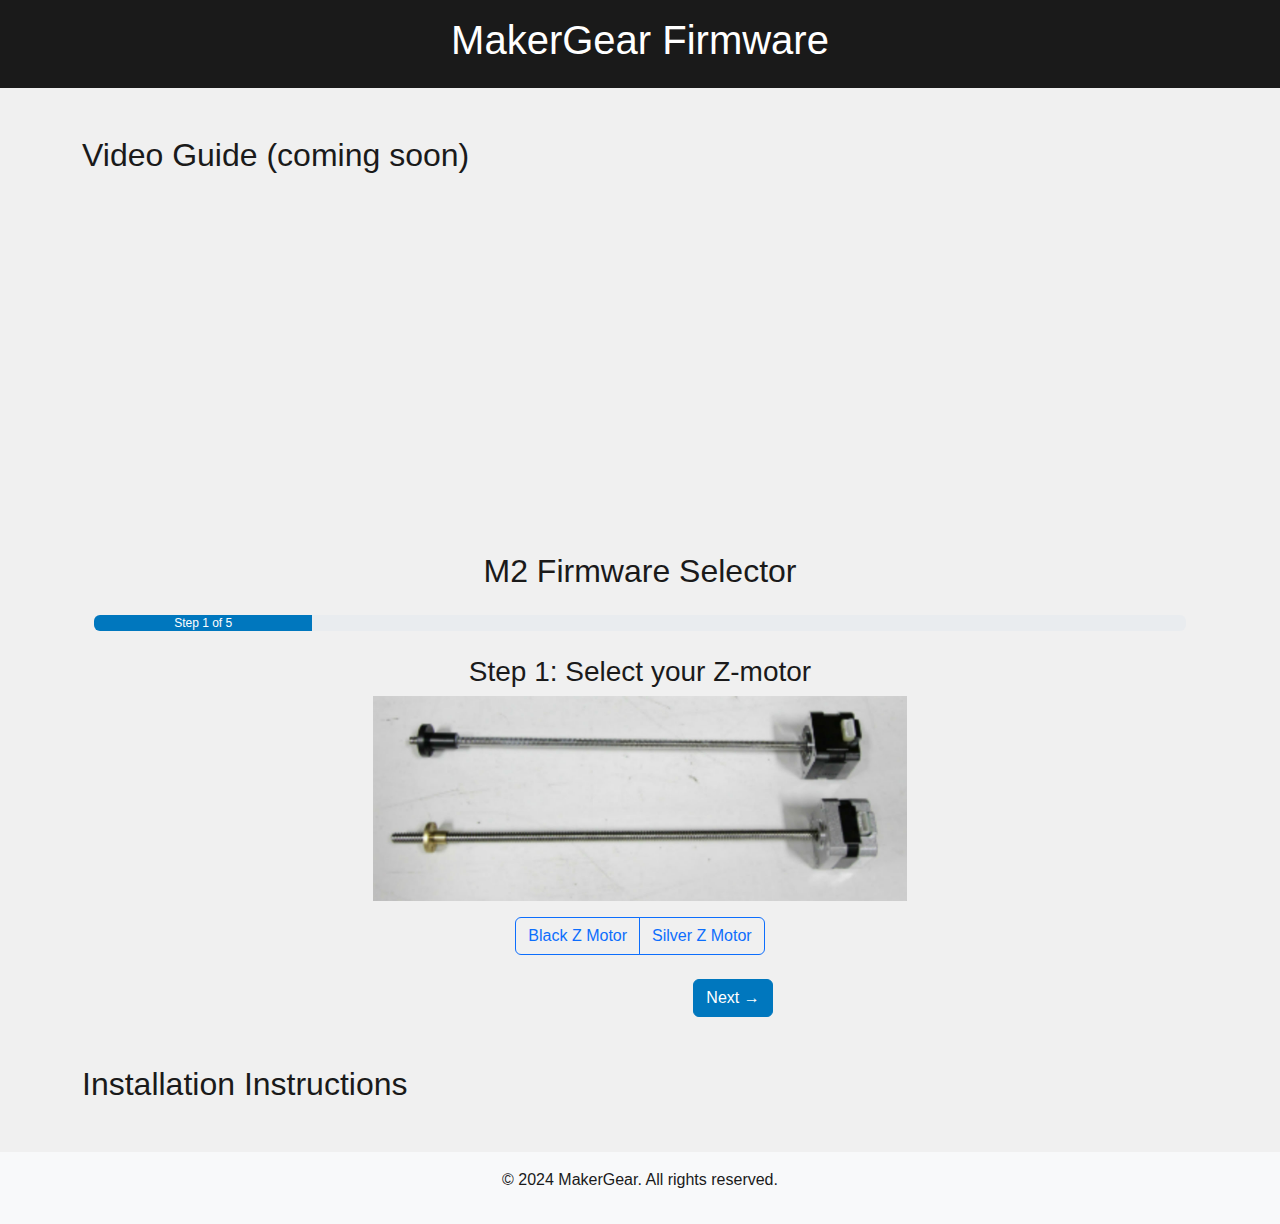
==== index.html @ ddebe5d9 "added m2 firmware" ====
<!DOCTYPE html>
<html lang="en">
<head>
    <meta charset="UTF-8">
    <meta name="viewport" content="width=device-width, initial-scale=1.0">
    <title>MakerGear M2 Firmware Page</title>
    <link href="https://cdn.jsdelivr.net/npm/bootstrap@5.3.0/dist/css/bootstrap.min.css" rel="stylesheet">
    <link href="/assets/css/stylesheet.css" rel="stylesheet">
</head>
<body>
    <header class="bg-dark text-white py-3">
        <div class="container">
            <h1 class="text-center">MakerGear Firmware</h1>
        </div>
        <!-- <div id="mySidebar" class="sidebar">
            <a href="javascript:void(0)" class="closebtn" onclick="closeNav()">&times;</a>
            <a href="#">M2</a>
            <a href="#">M3</a>
            <a href="#">Ultra One</a>
            <a href="#">Micro</a>
        </div> -->
    </header>

    <main class="container my-5">
        <div>
            <h2>Video Guide (coming soon)</h2>
            <iframe width="560" height="315" src="https://www.youtube.com/embed/vCKDJlZKubA?si=mG_zw7VQBg6NedhX" title="YouTube video player" frameborder="0" allow="accelerometer; autoplay; clipboard-write; encrypted-media; gyroscope; picture-in-picture; web-share" referrerpolicy="strict-origin-when-cross-origin" allowfullscreen></iframe>
        </div>
        <section id="firmware-selector" class="mb-5">
            <div id="firmware-selector" class="container mt-5">
                <h2 class="text-center mb-4">M2 Firmware Selector</h2>
                
                <!-- Progress Bar -->
                <div class="progress mb-4">
                    <div id="progress-bar" class="progress-bar" role="progressbar" style="width: 0%;" aria-valuenow="0" aria-valuemin="0" aria-valuemax="100">Step 1 of 5</div>
                </div>

                <div id="selector-steps">
                  <!-- Step 1: Z-motor -->
                  <div id="step-1" class="selector-step">
                    <h3 class="text-center">Step 1: Select your Z-motor</h3>
                    <div class="row justify-content-center">
                      <div class="col-md-6 text-center">
                        <img src="/assets/images/z_motor_comparison.jpg" alt="Z-motor comparison" class="img-fluid mb-3" data-zoomed="/assets/images/z_motor_comparison.jpg">
                        <div class="btn-group" role="group" aria-label="Z-motor selection">
                          <button type="button" class="btn btn-outline-primary" data-value="black">Black Z Motor</button>
                          <button type="button" class="btn btn-outline-primary" data-value="silver">Silver Z Motor</button>
                        </div>
                      </div>
                    </div>
                  </div>
              
                  <!-- Step 2: Power Supply -->
                  <div id="step-2" class="selector-step" style="display: none;">
                    <h3 class="text-center">Step 2: Confirm Power Supply</h3>
                    <div class="row justify-content-center">
                      <div class="col-md-6 text-center">
                        <img src="/assets/images/24v_power_supply.jpg" alt="24V Power Supply" class="img-fluid mb-3" data-zoomed="/assets/images/24v_power_supply_lg.jpg">
                        <p>24V Power Supply</p>
                        <p class="text-muted">If you have a 19V supply, please contact <a href="mailto:support@makergear.com">support@makergear.com</a></p>
                        <button type="button" class="btn btn-primary" data-value="24v">Confirm 24V</button>
                      </div>
                    </div>
                  </div>
              
                  <!-- Step 3: Z-endstop position -->
                  <div id="step-3" class="selector-step" style="display: none;">
                    <h3 class="text-center">Step 3: Select Z-endstop position</h3>
                    <div class="row justify-content-center">
                      <div class="col-md-5 text-center">
                        <img src="/assets/images/z_max.jpg" alt="Z max (bottom)" class="img-fluid mb-3" data-zoomed="/assets/images/z_max_lg.jpg">
                        <button type="button" class="btn btn-outline-primary" data-value="zmax">Zmax (bottom)</button>
                      </div>
                      <div class="col-md-5 text-center">
                        <img src="/assets/images/z_min.jpg" alt="Z min (top)" class="img-fluid mb-3" data-zoomed="/assets/images/zmin_lg.jpg">
                        <button type="button" class="btn btn-outline-primary" data-value="zmin">Zmin (top)</button>
                      </div>
                    </div>
                  </div>
              
                  <!-- Step 4: Hotend -->
                  <div id="step-4" class="selector-step" style="display: none;">
                    <h3 class="text-center">Step 4: Select your Hotend</h3>
                    <div class="row justify-content-center">
                      <div class="col-md-4 text-center">
                        <img src="/assets/images/v4_lg.jpg" alt="V4 Hotend" class="img-fluid mb-3" data-zoomed="/assets/images/v4_lg.jpg">
                        <button type="button" class="btn btn-outline-primary" data-value="v4">V4 Hotend</button>
                      </div>
                      <div class="col-md-4 text-center">
                        <img src="/assets/images/v4_lg.jpg" alt="V4 Hotend (Dual)" class="img-fluid mb-3" data-zoomed="/assets/images/v4_lg.jpg">
                        <button type="button" class="btn btn-outline-primary" data-value="v4dual">V4 Hotend (Dual)</button>
                      </div>
                      <div class="col-md-4 text-center">
                        <img src="/assets/images/v3b_lg.jpg" alt="V3B Hotend" class="img-fluid mb-3" data-zoomed="/assets/images/v3b_lg.jpg">
                        <button type="button" class="btn btn-outline-primary" data-value="v3b">V3B Hotend</button>
                      </div>
                    </div>
                  </div>
              
                  <!-- Step 5: LCD -->
                  <div id="step-5" class="selector-step" style="display: none;">
                    <h3 class="text-center">Step 5: Select your LCD</h3>
                    <div class="row justify-content-center">
                      <div class="col-md-3 text-center">
                        <button type="button" class="btn btn-outline-primary mb-3" data-value="none">No LCD</button>
                      </div>
                      <div class="col-md-3 text-center">
                        <img src="/assets/images/viki_1.jpg" alt="Viki 1 LCD" class="img-fluid mb-3" data-zoomed="/assets/images/viki_1.jpg">
                        <button type="button" class="btn btn-outline-primary" data-value="viki1">Viki 1</button>
                      </div>
                      <div class="col-md-3 text-center">
                        <img src="/assets/images/viki2.jpg" alt="Viki 2 LCD" class="img-fluid mb-3" data-zoomed="/assets/images/viki2.jpg">
                        <button type="button" class="btn btn-outline-primary" data-value="viki2">Viki 2</button>
                      </div>
                      <div class="col-md-3 text-center">
                        <img src="/assets/images/geeetech.jpg" alt="Geeetech LCD" class="img-fluid mb-3" data-zoomed="/assets/images/Geeetech.jpg">
                        <button type="button" class="btn btn-outline-primary" data-value="geeetech">Geeetech</button>
                      </div>
                    </div>
                  </div>
                </div>
              
                <!-- Navigation buttons -->
                <div class="row justify-content-center mt-4">
                  <div class="col-md-2 text-center">
                    <button id="prev-step" class="btn btn-secondary" style="display: none;">&larr; Previous</button>
                  </div>
                  <div class="col-md-2 text-center">
                    <button id="next-step" class="btn btn-primary">Next &rarr;</button>
                  </div>
                </div>
              </div>
        </section>

        <!-- <section id="download-section" class="mb-5">
            <h2>Download Firmware</h2>
            <div id="download-info"></div>
            <button id="download-btn" class="btn btn-primary" style="display: none;">Download Firmware</button>
        </section> -->

        <section id="instructions" class="mb-5">
            <h2>Installation Instructions</h2>
            <!-- Add step-by-step instructions -->
        </section>
    </main>

    <footer class="bg-light py-3">
        <div class="container text-center">
            <p>&copy; 2024 MakerGear. All rights reserved.</p>
        </div>
    </footer>

    <script src="https://cdn.jsdelivr.net/npm/bootstrap@5.3.0/dist/js/bootstrap.bundle.min.js"></script>
    <script src="/assets/js/firmware.js"></script>
</body>
</html>
---- assets/css/stylesheet.css ----
/* Custom Bootstrap Stylesheet */

/* Override Bootstrap's default colors */
:root {
  --primary: #007bff;
  --secondary: #6c757d;
  --success: #28a745;
  --info: #17a2b8;
  --warning: #ffc107;
  --danger: #dc3545;
  --light: #f8f9fa;
  --dark: #343a40;
}

/* Custom colors for MakerGear */
:root {
  --makergear-blue: #0077be;
  --makergear-dark: #1a1a1a;
  --makergear-light: #f0f0f0;
}

/* Body styles */
body {
  background-color: var(--makergear-light);
  color: var(--makergear-dark);
  font-family: 'Arial', sans-serif;
}

/* Header styles */
.bg-dark {
  background-color: var(--makergear-dark) !important;
}

/* Button styles */
.btn-primary {
  background-color: var(--makergear-blue);
  border-color: var(--makergear-blue);
}

.btn-primary:hover {
  background-color: darken(var(--makergear-blue), 10%);
  border-color: darken(var(--makergear-blue), 10%);
}

/* Progress bar styles */
.progress-bar {
  background-color: var(--makergear-blue);
}

/* Card styles */
.card {
  border-color: var(--makergear-blue);
}

.card-header {
  background-color: var(--makergear-blue);
  color: white;
}

/* Mobile responsiveness */
@media (max-width: 768px) {
  .container {
    padding-left: 15px;
    padding-right: 15px;
  }

  h1 {
    font-size: 2rem;
  }

  h2 {
    font-size: 1.5rem;
  }

  h3 {
    font-size: 1.25rem;
  }

  .btn-group {
    display: flex;
    flex-direction: column;
  }

  .btn-group .btn {
    margin-bottom: 10px;
  }

  .col-md-3, .col-md-4, .col-md-5, .col-md-6 {
    margin-bottom: 20px;
  }
}

/* Image zoom styles */
.img-fluid {
  transition: transform 0.3s ease-in-out;
  cursor: pointer;
}

.img-fluid:hover {
  transform: scale(1.05);
}

/* Sidebar styles */
.sidebar {
  height: 100%;
  width: 0;
  position: fixed;
  z-index: 1;
  top: 0;
  left: 0;
  background-color: var(--makergear-dark);
  overflow-x: hidden;
  transition: 0.5s;
  padding-top: 60px;
}

.sidebar a {
  padding: 8px 8px 8px 32px;
  text-decoration: none;
  font-size: 25px;
  color: var(--makergear-light);
  display: block;
  transition: 0.3s;
}

.sidebar a:hover {
  color: var(--makergear-blue);
}

.sidebar .closebtn {
  position: absolute;
  top: 0;
  right: 25px;
  font-size: 36px;
  margin-left: 50px;
}

#main {
  transition: margin-left .5s;
  padding: 16px;
}

@media screen and (max-height: 450px) {
  .sidebar {padding-top: 15px;}
  .sidebar a {font-size: 18px;}
}
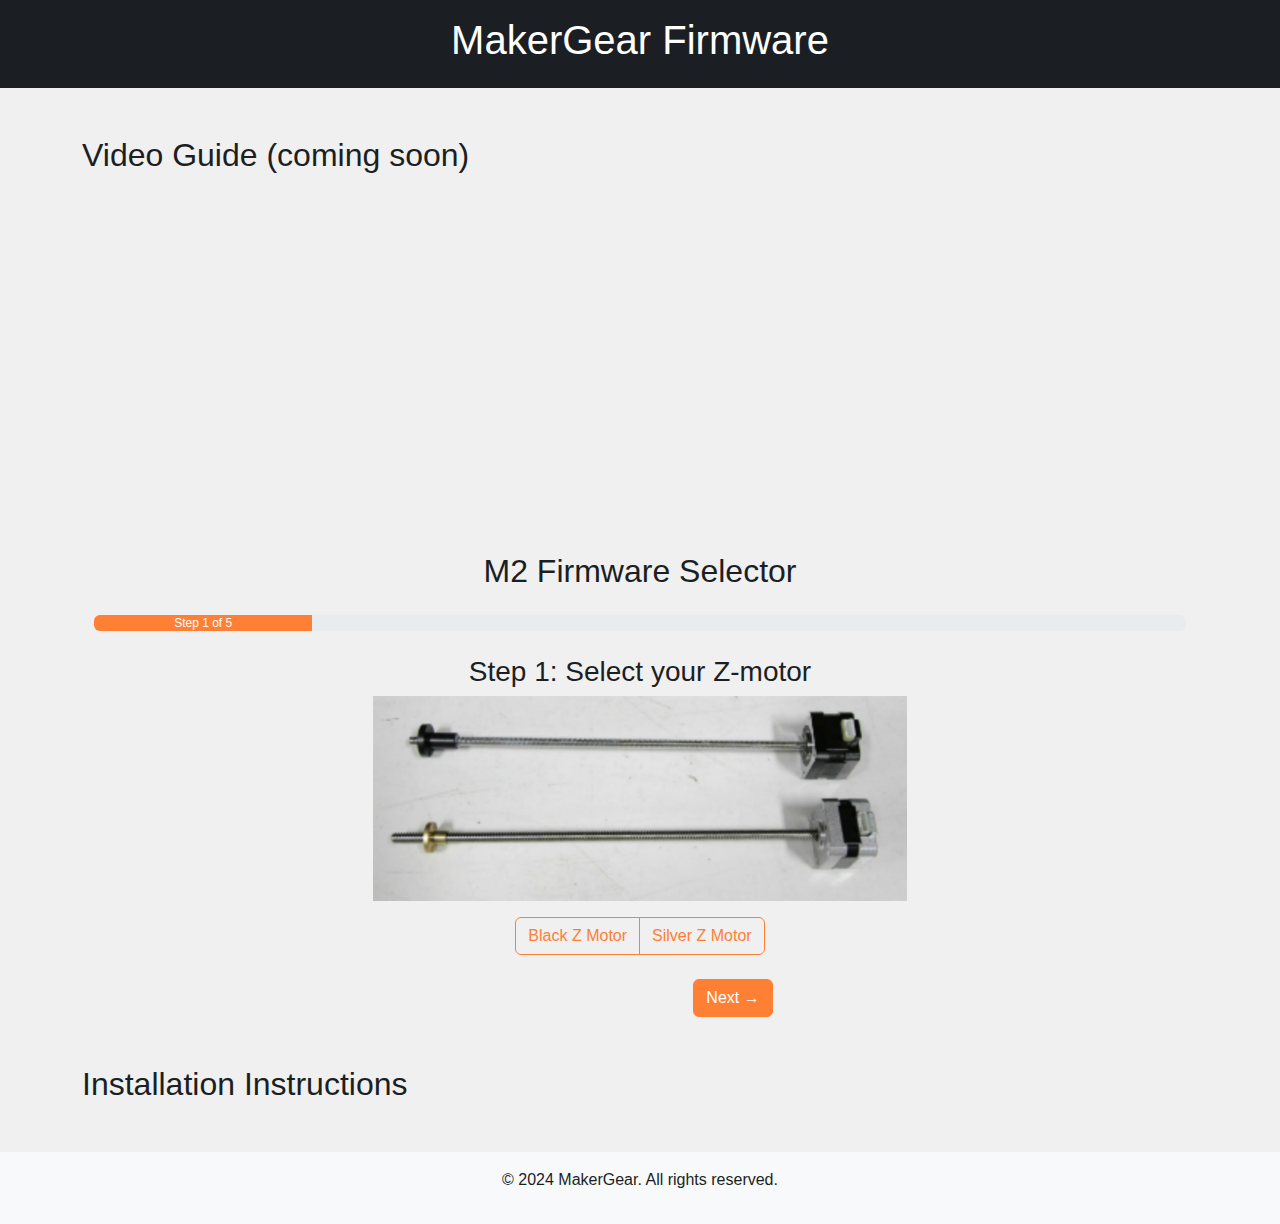
==== commit a3f123b5: "custom color buttons" ====
--- a/index.html
+++ b/index.html
@@ -4,7 +4,7 @@
     <meta charset="UTF-8">
     <meta name="viewport" content="width=device-width, initial-scale=1.0">
     <title>MakerGear M2 Firmware Page</title>
-    <link href="https://cdn.jsdelivr.net/npm/bootstrap@5.3.0/dist/css/bootstrap.min.css" rel="stylesheet">
+    <link href="/assets/css/bootstrap.min.css" rel="stylesheet">
     <link href="/assets/css/stylesheet.css" rel="stylesheet">
 </head>
 <body>
@@ -26,111 +26,106 @@
             <h2>Video Guide (coming soon)</h2>
             <iframe width="560" height="315" src="https://www.youtube.com/embed/vCKDJlZKubA?si=mG_zw7VQBg6NedhX" title="YouTube video player" frameborder="0" allow="accelerometer; autoplay; clipboard-write; encrypted-media; gyroscope; picture-in-picture; web-share" referrerpolicy="strict-origin-when-cross-origin" allowfullscreen></iframe>
         </div>
-        <section id="firmware-selector" class="mb-5">
-            <div id="firmware-selector" class="container mt-5">
-                <h2 class="text-center mb-4">M2 Firmware Selector</h2>
-                
-                <!-- Progress Bar -->
-                <div class="progress mb-4">
-                    <div id="progress-bar" class="progress-bar" role="progressbar" style="width: 0%;" aria-valuenow="0" aria-valuemin="0" aria-valuemax="100">Step 1 of 5</div>
-                </div>
-
-                <div id="selector-steps">
-                  <!-- Step 1: Z-motor -->
-                  <div id="step-1" class="selector-step">
-                    <h3 class="text-center">Step 1: Select your Z-motor</h3>
-                    <div class="row justify-content-center">
-                      <div class="col-md-6 text-center">
-                        <img src="/assets/images/z_motor_comparison.jpg" alt="Z-motor comparison" class="img-fluid mb-3" data-zoomed="/assets/images/z_motor_comparison.jpg">
-                        <div class="btn-group" role="group" aria-label="Z-motor selection">
-                          <button type="button" class="btn btn-outline-primary" data-value="black">Black Z Motor</button>
-                          <button type="button" class="btn btn-outline-primary" data-value="silver">Silver Z Motor</button>
-                        </div>
-                      </div>
-                    </div>
-                  </div>
-              
-                  <!-- Step 2: Power Supply -->
-                  <div id="step-2" class="selector-step" style="display: none;">
-                    <h3 class="text-center">Step 2: Confirm Power Supply</h3>
-                    <div class="row justify-content-center">
-                      <div class="col-md-6 text-center">
-                        <img src="/assets/images/24v_power_supply.jpg" alt="24V Power Supply" class="img-fluid mb-3" data-zoomed="/assets/images/24v_power_supply_lg.jpg">
-                        <p>24V Power Supply</p>
-                        <p class="text-muted">If you have a 19V supply, please contact <a href="mailto:support@makergear.com">support@makergear.com</a></p>
-                        <button type="button" class="btn btn-primary" data-value="24v">Confirm 24V</button>
-                      </div>
-                    </div>
-                  </div>
-              
-                  <!-- Step 3: Z-endstop position -->
-                  <div id="step-3" class="selector-step" style="display: none;">
-                    <h3 class="text-center">Step 3: Select Z-endstop position</h3>
-                    <div class="row justify-content-center">
-                      <div class="col-md-5 text-center">
-                        <img src="/assets/images/z_max.jpg" alt="Z max (bottom)" class="img-fluid mb-3" data-zoomed="/assets/images/z_max_lg.jpg">
-                        <button type="button" class="btn btn-outline-primary" data-value="zmax">Zmax (bottom)</button>
-                      </div>
-                      <div class="col-md-5 text-center">
-                        <img src="/assets/images/z_min.jpg" alt="Z min (top)" class="img-fluid mb-3" data-zoomed="/assets/images/zmin_lg.jpg">
-                        <button type="button" class="btn btn-outline-primary" data-value="zmin">Zmin (top)</button>
-                      </div>
-                    </div>
-                  </div>
-              
-                  <!-- Step 4: Hotend -->
-                  <div id="step-4" class="selector-step" style="display: none;">
-                    <h3 class="text-center">Step 4: Select your Hotend</h3>
-                    <div class="row justify-content-center">
-                      <div class="col-md-4 text-center">
-                        <img src="/assets/images/v4_lg.jpg" alt="V4 Hotend" class="img-fluid mb-3" data-zoomed="/assets/images/v4_lg.jpg">
-                        <button type="button" class="btn btn-outline-primary" data-value="v4">V4 Hotend</button>
-                      </div>
-                      <div class="col-md-4 text-center">
-                        <img src="/assets/images/v4_lg.jpg" alt="V4 Hotend (Dual)" class="img-fluid mb-3" data-zoomed="/assets/images/v4_lg.jpg">
-                        <button type="button" class="btn btn-outline-primary" data-value="v4dual">V4 Hotend (Dual)</button>
-                      </div>
-                      <div class="col-md-4 text-center">
-                        <img src="/assets/images/v3b_lg.jpg" alt="V3B Hotend" class="img-fluid mb-3" data-zoomed="/assets/images/v3b_lg.jpg">
-                        <button type="button" class="btn btn-outline-primary" data-value="v3b">V3B Hotend</button>
-                      </div>
-                    </div>
-                  </div>
-              
-                  <!-- Step 5: LCD -->
-                  <div id="step-5" class="selector-step" style="display: none;">
-                    <h3 class="text-center">Step 5: Select your LCD</h3>
-                    <div class="row justify-content-center">
-                      <div class="col-md-3 text-center">
-                        <button type="button" class="btn btn-outline-primary mb-3" data-value="none">No LCD</button>
-                      </div>
-                      <div class="col-md-3 text-center">
-                        <img src="/assets/images/viki_1.jpg" alt="Viki 1 LCD" class="img-fluid mb-3" data-zoomed="/assets/images/viki_1.jpg">
-                        <button type="button" class="btn btn-outline-primary" data-value="viki1">Viki 1</button>
-                      </div>
-                      <div class="col-md-3 text-center">
-                        <img src="/assets/images/viki2.jpg" alt="Viki 2 LCD" class="img-fluid mb-3" data-zoomed="/assets/images/viki2.jpg">
-                        <button type="button" class="btn btn-outline-primary" data-value="viki2">Viki 2</button>
-                      </div>
-                      <div class="col-md-3 text-center">
-                        <img src="/assets/images/geeetech.jpg" alt="Geeetech LCD" class="img-fluid mb-3" data-zoomed="/assets/images/Geeetech.jpg">
-                        <button type="button" class="btn btn-outline-primary" data-value="geeetech">Geeetech</button>
-                      </div>
+        <div id="firmware-selector" class="section mb-5">
+          <div class="container mt-5">
+            <h2 id="m2-firmware-selector" class="text-center mb-4">M2 Firmware Selector</h2>
+        
+            <div class="progress mb-4">
+              <div id="progress-bar" class="progress-bar" role="progressbar" style="width: 0%;" aria-valuenow="0" aria-valuemin="0" aria-valuemax="100">
+                Step 1 of 5
+              </div>
+            </div>
+        
+            <div id="selector-steps">
+              <div id="step-1" class="selector-step">
+                <h3 class="text-center">Step 1: Select your Z-motor</h3>
+                <div class="row justify-content-center">
+                  <div class="col-md-6 text-center">
+                    <img src="/assets/images/z_motor_comparison.jpg" class="img-fluid mb-3" data-zoomed="/assets/images/z_motor_comparison.jpg" alt="Z-motor comparison">
+                    <div class="btn-group" role="group" aria-label="Z-motor selection">
+                      <button type="button" class="btn btn-outline-primary" data-value="black">Black Z Motor</button>
+                      <button type="button" class="btn btn-outline-primary" data-value="silver">Silver Z Motor</button>
                     </div>
                   </div>
                 </div>
-              
-                <!-- Navigation buttons -->
-                <div class="row justify-content-center mt-4">
-                  <div class="col-md-2 text-center">
-                    <button id="prev-step" class="btn btn-secondary" style="display: none;">&larr; Previous</button>
-                  </div>
-                  <div class="col-md-2 text-center">
-                    <button id="next-step" class="btn btn-primary">Next &rarr;</button>
+              </div>
+        
+              <div id="step-2" class="selector-step" style="display: none;">
+                <h3 class="text-center">Step 2: Confirm Power Supply</h3>
+                <div class="row justify-content-center">
+                  <div class="col-md-6 text-center">
+                    <img src="/assets/images/24v_power_supply.jpg" class="img-fluid mb-3" data-zoomed="/assets/images/24v_power_supply_lg.jpg" alt="24V Power Supply">
+                    <p>24V Power Supply</p>
+                    <p>If you have a 19V supply, please contact <a href="mailto:support@makergear.com">support@makergear.com</a></p>
+                    <button type="button" class="btn btn-outline-primary" data-value="24v">Confirm 24V</button>
                   </div>
                 </div>
               </div>
-        </section>
+        
+              <div id="step-3" class="selector-step" style="display: none;">
+                <h3 class="text-center">Step 3: Select Z-endstop position</h3>
+                <div class="row justify-content-center">
+                  <div class="col-md-5 text-center">
+                    <img src="/assets/images/z_max.jpg" class="img-fluid mb-3" data-zoomed="/assets/images/z_max_lg.jpg" alt="Z max (bottom)">
+                    <button type="button" class="btn btn-outline-primary" data-value="zmax">Zmax (bottom)</button>
+                  </div>
+                  <div class="col-md-5 text-center">
+                    <img src="/assets/images/z_min.jpg" class="img-fluid mb-3" data-zoomed="/assets/images/zmin_lg.jpg" alt="Z min (top)">
+                    <button type="button" class="btn btn-outline-primary" data-value="zmin">Zmin (top)</button>
+                  </div>
+                </div>
+              </div>
+        
+              <div id="step-4" class="selector-step" style="display: none;">
+                <h3 class="text-center">Step 4: Select your Hotend</h3>
+                <div class="row justify-content-center">
+                  <div class="col-md-4 text-center">
+                    <img src="/assets/images/v4_lg.jpg" class="img-fluid mb-3" data-zoomed="/assets/images/v4_lg.jpg" alt="V4 Hotend">
+                    <button type="button" class="btn btn-outline-primary" data-value="v4">V4 Hotend</button>
+                  </div>
+                  <div class="col-md-4 text-center">
+                    <img src="/assets/images/v4_lg.jpg" class="img-fluid mb-3" data-zoomed="/assets/images/v4_lg.jpg" alt="V4 Hotend (Dual)">
+                    <button type="button" class="btn btn-outline-primary" data-value="v4dual">V4 Hotend (Dual)</button>
+                  </div>
+                  <div class="col-md-4 text-center">
+                    <img src="/assets/images/v3b_lg.jpg" class="img-fluid mb-3" data-zoomed="/assets/images/v3b_lg.jpg" alt="V3B Hotend">
+                    <button type="button" class="btn btn-outline-primary" data-value="v3b">V3B Hotend</button>
+                  </div>
+                </div>
+              </div>
+        
+              <div id="step-5" class="selector-step" style="display: none;">
+                <h3 class="text-center">Step 5: Select your LCD</h3>
+                <div class="row justify-content-center">
+                  <div class="col-md-3 text-center">
+                    <button type="button" class="btn btn-outline-primary" data-value="none">No LCD</button>
+                  </div>
+                  <div class="col-md-3 text-center">
+                    <img src="/assets/images/viki_1.jpg" class="img-fluid mb-3" data-zoomed="/assets/images/viki_1.jpg" alt="Viki 1 LCD">
+                    <button type="button" class="btn btn-outline-primary" data-value="viki1">Viki 1</button>
+                  </div>
+                  <div class="col-md-3 text-center">
+                    <img src="/assets/images/viki2.jpg" class="img-fluid mb-3" data-zoomed="/assets/images/viki2.jpg" alt="Viki 2 LCD">
+                    <button type="button" class="btn btn-outline-primary" data-value="viki2">Viki 2</button>
+                  </div>
+                  <div class="col-md-3 text-center">
+                    <img src="/assets/images/geeetech.jpg" class="img-fluid mb-3" data-zoomed="/assets/images/Geeetech.jpg" alt="Geeetech LCD">
+                    <button type="button" class="btn btn-outline-primary" data-value="geeetech">Geeetech</button>
+                  </div>
+                </div>
+              </div>
+            </div>
+        
+            <div class="row justify-content-center mt-4">
+              <div class="col-md-2 text-center">
+                <button id="prev-step" class="btn btn-primary">← Previous</button>
+              </div>
+              <div class="col-md-2 text-center">
+                <button id="next-step" class="btn btn-primary">Next →</button>
+              </div>
+            </div>
+          </div>
+        </div>
 
         <!-- <section id="download-section" class="mb-5">
             <h2>Download Firmware</h2>
@@ -150,7 +145,7 @@
         </div>
     </footer>
 
-    <script src="https://cdn.jsdelivr.net/npm/bootstrap@5.3.0/dist/js/bootstrap.bundle.min.js"></script>
+    <script src="/assets/js/bootstrap.min.js"></script>
     <script src="/assets/js/firmware.js"></script>
 </body>
 </html>--- a/assets/css/stylesheet.css
+++ b/assets/css/stylesheet.css
@@ -2,20 +2,20 @@
 
 /* Override Bootstrap's default colors */
 :root {
-  --primary: #007bff;
+  --primary: #ff7f35;
   --secondary: #6c757d;
   --success: #28a745;
   --info: #17a2b8;
   --warning: #ffc107;
   --danger: #dc3545;
   --light: #f8f9fa;
-  --dark: #343a40;
+  --dark: #1b1f23;
 }
 
 /* Custom colors for MakerGear */
 :root {
-  --makergear-blue: #0077be;
-  --makergear-dark: #1a1a1a;
+  --makergear-orange: #ff7f35;
+  --makergear-dark: #1b1f23;
   --makergear-light: #f0f0f0;
 }
 
@@ -31,29 +31,70 @@
   background-color: var(--makergear-dark) !important;
 }
 
-/* Button styles */
-.btn-primary {
-  background-color: var(--makergear-blue);
-  border-color: var(--makergear-blue);
+/* Firmware Selector Buttons */
+.selector-step .btn-outline-primary {
+  color: #ff7f35 !important;
+  border-color: #ff7f35 !important;
+  background-color: transparent !important;
 }
 
-.btn-primary:hover {
-  background-color: darken(var(--makergear-blue), 10%);
-  border-color: darken(var(--makergear-blue), 10%);
+.selector-step .btn-outline-primary:hover,
+.selector-step .btn-outline-primary:focus {
+  color: #ffffff !important;
+  background-color: #ff7f35 !important;
+  border-color: #ff7f35 !important;
 }
 
-/* Progress bar styles */
+.selector-step .btn-outline-primary:active,
+.selector-step .btn-outline-primary.active,
+.selector-step .btn-outline-primary.show {
+  color: #ffffff !important;
+  background-color: #ff7f35 !important;
+  border-color: #ff7f35 !important;
+}
+
+#prev-step,
+#next-step {
+  background-color: #ff7f35 !important;
+  border-color: #ff7f35 !important;
+  color: #ffffff !important;
+}
+
+#prev-step:hover,
+#next-step:hover {
+  background-color: #e66a20 !important;
+  border-color: #e66a20 !important;
+}
+
+/* Progress bar */
 .progress-bar {
-  background-color: var(--makergear-blue);
+  background-color: #ff7f35 !important;
+}
+
+/* Override Bootstrap's focus styles */
+.selector-step .btn-check:focus + .btn-outline-primary, 
+.selector-step .btn-outline-primary:focus {
+  box-shadow: 0 0 0 0.25rem rgba(255, 127, 53, 0.5) !important;
+}
+
+/* Override Bootstrap's active styles */
+.selector-step .btn-check:checked + .btn-outline-primary, 
+.selector-step .btn-check:active + .btn-outline-primary, 
+.selector-step .btn-outline-primary:active, 
+.selector-step .btn-outline-primary.active, 
+.selector-step .btn-outline-primary.dropdown-toggle.show {
+  color: #ffffff !important;
+  background-color: #ff7f35 !important;
+  border-color: #ff7f35 !important;
 }
 
 /* Card styles */
 .card {
-  border-color: var(--makergear-blue);
+  border-color: var(--makergear-orange);
 }
 
 .card-header {
-  background-color: var(--makergear-blue);
+  background-color: var(--makergear-orange);
   color: white;
 }
 
@@ -124,7 +165,7 @@
 }
 
 .sidebar a:hover {
-  color: var(--makergear-blue);
+  color: var(--makergear-orange);
 }
 
 .sidebar .closebtn {
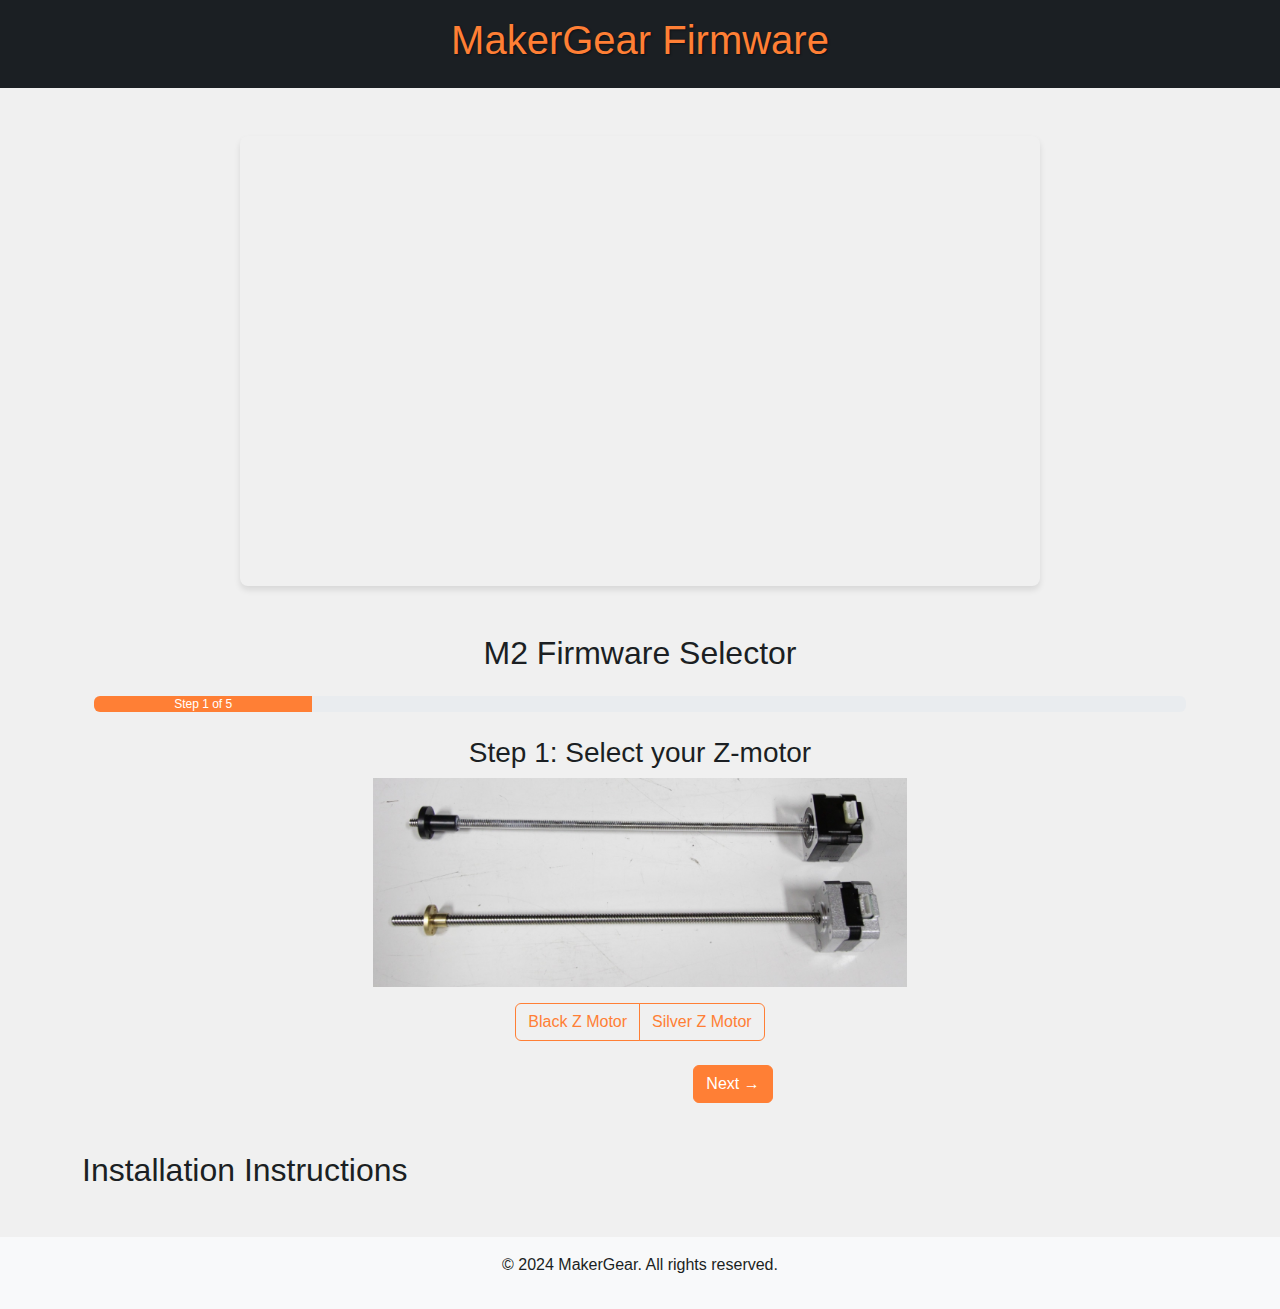
==== commit 76a1a9ec: "centered a div" ====
--- a/index.html
+++ b/index.html
@@ -10,7 +10,7 @@
 <body>
     <header class="bg-dark text-white py-3">
         <div class="container">
-            <h1 class="text-center">MakerGear Firmware</h1>
+            <h1 class="text-center makergear-orange-text ">MakerGear Firmware</h1>
         </div>
         <!-- <div id="mySidebar" class="sidebar">
             <a href="javascript:void(0)" class="closebtn" onclick="closeNav()">&times;</a>
@@ -22,10 +22,18 @@
     </header>
 
     <main class="container my-5">
-        <div>
+      <div class="video-guide-container d-flex justify-content-center align-items-center mb-5">
+        <div class="video-guide" style="max-width: 800px; height: 450px; background-color: #f0f0f0; display: flex; justify-content: center; align-items: center;">
+          <iframe width="100%" height="100%" src="https://www.youtube.com/embed/vCKDJlZKubA?si=mG_zw7VQBg6NedhX" frameborder="0" allow="accelerometer; autoplay; clipboard-write; encrypted-media; gyroscope; picture-in-picture" allowfullscreen></iframe>        </div>
+      </div>
+      
+      
+      
+      
+      <!-- <div class="section mb-3 justify-content-center">
             <h2>Video Guide (coming soon)</h2>
             <iframe width="560" height="315" src="https://www.youtube.com/embed/vCKDJlZKubA?si=mG_zw7VQBg6NedhX" title="YouTube video player" frameborder="0" allow="accelerometer; autoplay; clipboard-write; encrypted-media; gyroscope; picture-in-picture; web-share" referrerpolicy="strict-origin-when-cross-origin" allowfullscreen></iframe>
-        </div>
+        </div> -->
         <div id="firmware-selector" class="section mb-5">
           <div class="container mt-5">
             <h2 id="m2-firmware-selector" class="text-center mb-4">M2 Firmware Selector</h2>
--- a/assets/css/stylesheet.css
+++ b/assets/css/stylesheet.css
@@ -19,6 +19,10 @@
   --makergear-light: #f0f0f0;
 }
 
+.makergear-orange-text {
+  color: var(--makergear-orange);
+}
+
 /* Body styles */
 body {
   background-color: var(--makergear-light);
@@ -29,6 +33,28 @@
 /* Header styles */
 .bg-dark {
   background-color: var(--makergear-dark) !important;
+}
+
+/* Ensure the title stands out against the dark background */
+.bg-dark .makergear-orange-text {
+  text-shadow: 1px 1px 2px rgba(0, 0, 0, 0.5);
+}
+
+/* Video Guide styles */
+.video-guide-container {
+  width: 100%;
+}
+
+.video-guide {
+  width: 100%;
+  max-width: 600px;
+  height: 350px;
+  background-color: #f0f0f0;
+  display: flex;
+  justify-content: center;
+  align-items: center;
+  border-radius: 8px;
+  box-shadow: 0 4px 6px rgba(0, 0, 0, 0.1);
 }
 
 /* Firmware Selector Buttons */
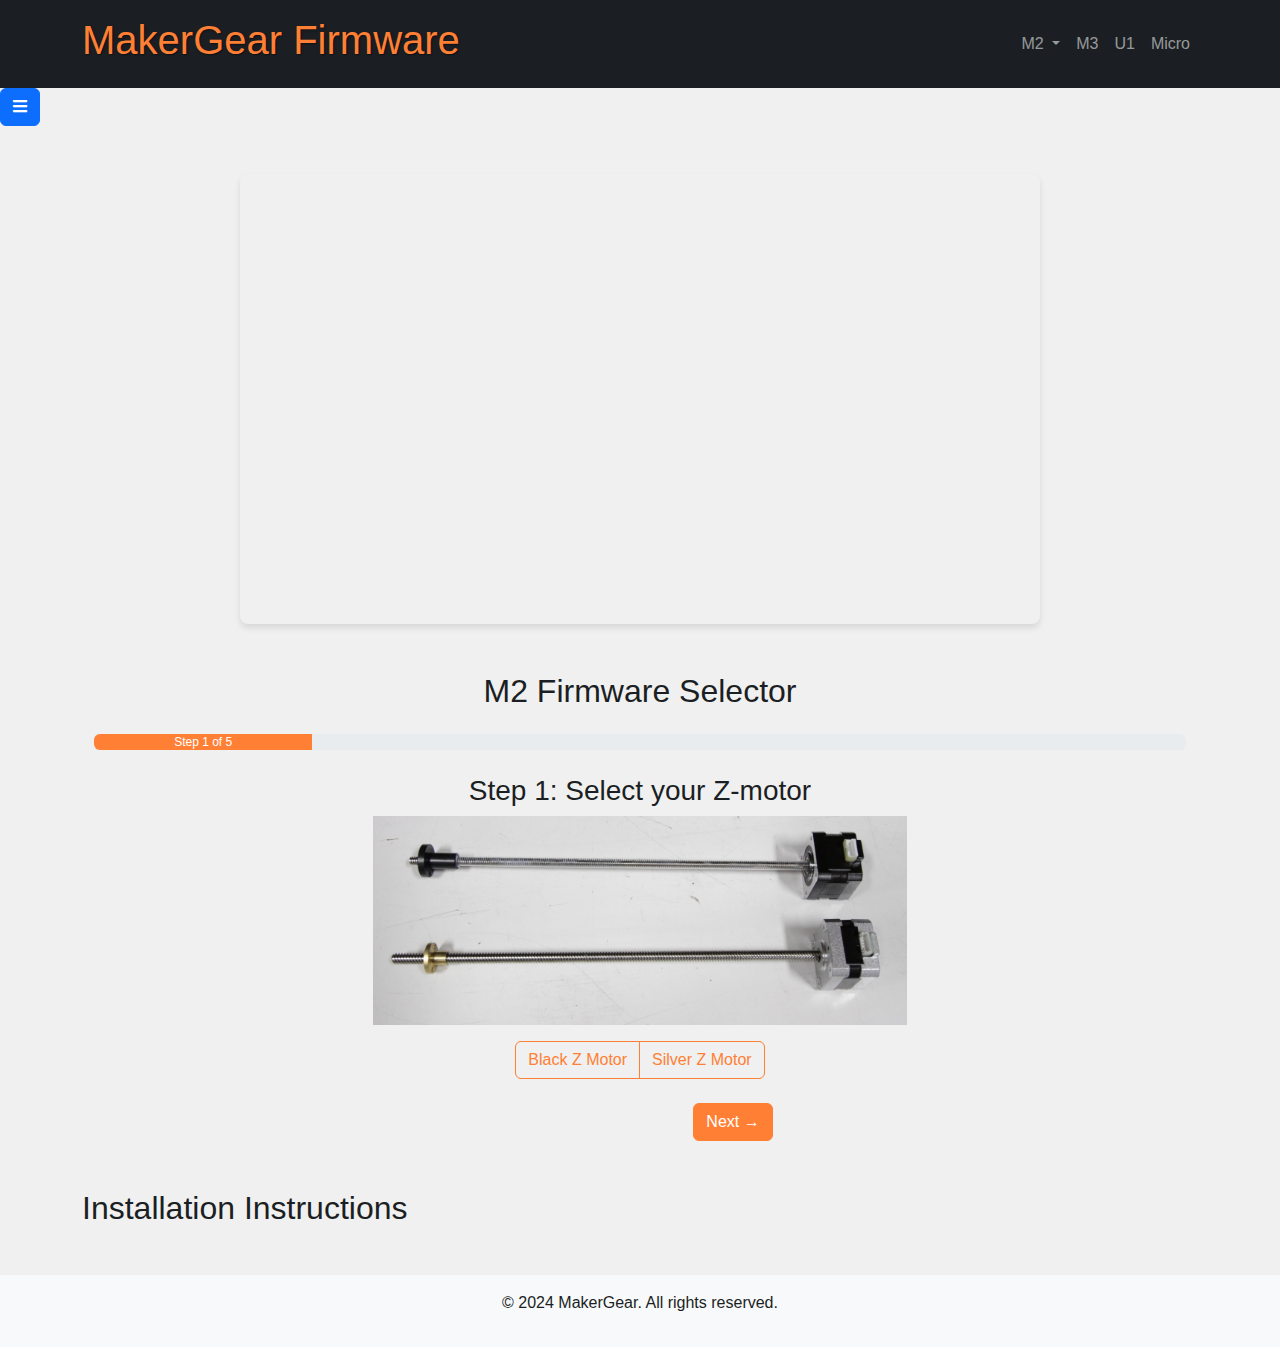
==== commit 16ced3d9: "nav bar, scroll nav, offcanvas menu" ====
--- a/index.html
+++ b/index.html
@@ -3,37 +3,91 @@
 <head>
     <meta charset="UTF-8">
     <meta name="viewport" content="width=device-width, initial-scale=1.0">
-    <title>MakerGear M2 Firmware Page</title>
+    <title>MakerGear Firmware</title>
     <link href="/assets/css/bootstrap.min.css" rel="stylesheet">
     <link href="/assets/css/stylesheet.css" rel="stylesheet">
+    <link href="https://cdnjs.cloudflare.com/ajax/libs/font-awesome/5.15.3/css/all.min.css" rel="stylesheet">
 </head>
 <body>
-    <header class="bg-dark text-white py-3">
-        <div class="container">
-            <h1 class="text-center makergear-orange-text ">MakerGear Firmware</h1>
+  <header class="bg-dark text-white py-3">
+    <div class="container d-flex justify-content-between align-items-center">
+      <h1 id="makergear-firmware" class="makergear-orange-text">MakerGear Firmware</h1>
+      <nav class="navbar navbar-expand-lg navbar-dark">
+        <button class="navbar-toggler" type="button" data-bs-toggle="collapse" data-bs-target="#navbarNav" aria-controls="navbarNav" aria-expanded="false" aria-label="Toggle navigation">
+          <span class="navbar-toggler-icon"></span>
+        </button>
+        <div class="collapse navbar-collapse" id="navbarNav">
+          <ul class="navbar-nav">
+            <li class="nav-item dropdown">
+              <a class="nav-link dropdown-toggle" href="#" id="m2Dropdown" role="button" data-bs-toggle="dropdown" aria-expanded="false">
+                M2
+              </a>
+              <ul class="dropdown-menu" aria-labelledby="m2Dropdown">
+                <li><a class="dropdown-item" href="#">Simple</a></li>
+                <li><a class="dropdown-item" href="#">Advanced</a></li>
+                <li><a class="dropdown-item" href="#">Marlin 2 (Beta)</a></li>
+                <li><a class="dropdown-item" href="#">Klipper</a></li>
+              </ul>
+            </li>
+            <li class="nav-item">
+              <a class="nav-link" href="#">M3</a>
+            </li>
+            <li class="nav-item">
+              <a class="nav-link" href="#">U1</a>
+            </li>
+            <li class="nav-item">
+              <a class="nav-link" href="#">Micro</a>
+            </li>
+          </ul>
         </div>
-        <!-- <div id="mySidebar" class="sidebar">
-            <a href="javascript:void(0)" class="closebtn" onclick="closeNav()">&times;</a>
-            <a href="#">M2</a>
-            <a href="#">M3</a>
-            <a href="#">Ultra One</a>
-            <a href="#">Micro</a>
-        </div> -->
-    </header>
+      </nav>
+    </div>
+  </header>
+  
+  <div id="scrollNav" class="scroll-nav">
+    <button class="btn btn-primary" type="button" data-bs-toggle="offcanvas" data-bs-target="#offcanvasNav" aria-controls="offcanvasNav">
+      <i class="fas fa-bars"></i>
+    </button>
+  </div>
+  
+  <div class="offcanvas offcanvas-end" tabindex="-1" id="offcanvasNav" aria-labelledby="offcanvasNavLabel">
+    <div class="offcanvas-header">
+      <h5 class="offcanvas-title" id="offcanvasNavLabel">Navigation</h5>
+      <button type="button" class="btn-close text-reset" data-bs-dismiss="offcanvas" aria-label="Close"></button>
+    </div>
+    <div class="offcanvas-body">
+      <ul class="nav flex-column">
+        <li class="nav-item dropdown">
+          <a class="nav-link dropdown-toggle" href="#" id="m2DropdownOffcanvas" role="button" data-bs-toggle="dropdown" aria-expanded="false">
+            M2
+          </a>
+          <ul class="dropdown-menu" aria-labelledby="m2DropdownOffcanvas">
+            <li><a class="dropdown-item" href="#">Basic</a></li>
+            <li><a class="dropdown-item" href="#">Advanced</a></li>
+            <li><a class="dropdown-item" href="#">Beta</a></li>
+            <li><a class="dropdown-item" href="#">Klipper</a></li>
+          </ul>
+        </li>
+        <li class="nav-item">
+          <a class="nav-link" href="#">M3</a>
+        </li>
+        <li class="nav-item">
+          <a class="nav-link" href="#">U1</a>
+        </li>
+        <li class="nav-item">
+          <a class="nav-link" href="#">Micro</a>
+        </li>
+      </ul>
+    </div>
+  </div>
 
     <main class="container my-5">
+  
       <div class="video-guide-container d-flex justify-content-center align-items-center mb-5">
         <div class="video-guide" style="max-width: 800px; height: 450px; background-color: #f0f0f0; display: flex; justify-content: center; align-items: center;">
           <iframe width="100%" height="100%" src="https://www.youtube.com/embed/vCKDJlZKubA?si=mG_zw7VQBg6NedhX" frameborder="0" allow="accelerometer; autoplay; clipboard-write; encrypted-media; gyroscope; picture-in-picture" allowfullscreen></iframe>        </div>
       </div>
       
-      
-      
-      
-      <!-- <div class="section mb-3 justify-content-center">
-            <h2>Video Guide (coming soon)</h2>
-            <iframe width="560" height="315" src="https://www.youtube.com/embed/vCKDJlZKubA?si=mG_zw7VQBg6NedhX" title="YouTube video player" frameborder="0" allow="accelerometer; autoplay; clipboard-write; encrypted-media; gyroscope; picture-in-picture; web-share" referrerpolicy="strict-origin-when-cross-origin" allowfullscreen></iframe>
-        </div> -->
         <div id="firmware-selector" class="section mb-5">
           <div class="container mt-5">
             <h2 id="m2-firmware-selector" class="text-center mb-4">M2 Firmware Selector</h2>
@@ -135,12 +189,6 @@
           </div>
         </div>
 
-        <!-- <section id="download-section" class="mb-5">
-            <h2>Download Firmware</h2>
-            <div id="download-info"></div>
-            <button id="download-btn" class="btn btn-primary" style="display: none;">Download Firmware</button>
-        </section> -->
-
         <section id="instructions" class="mb-5">
             <h2>Installation Instructions</h2>
             <!-- Add step-by-step instructions -->
@@ -154,6 +202,7 @@
     </footer>
 
     <script src="/assets/js/bootstrap.min.js"></script>
+    <script src="/assets/js/bootstrap.bundle.min.js"></script>
     <script src="/assets/js/firmware.js"></script>
 </body>
 </html>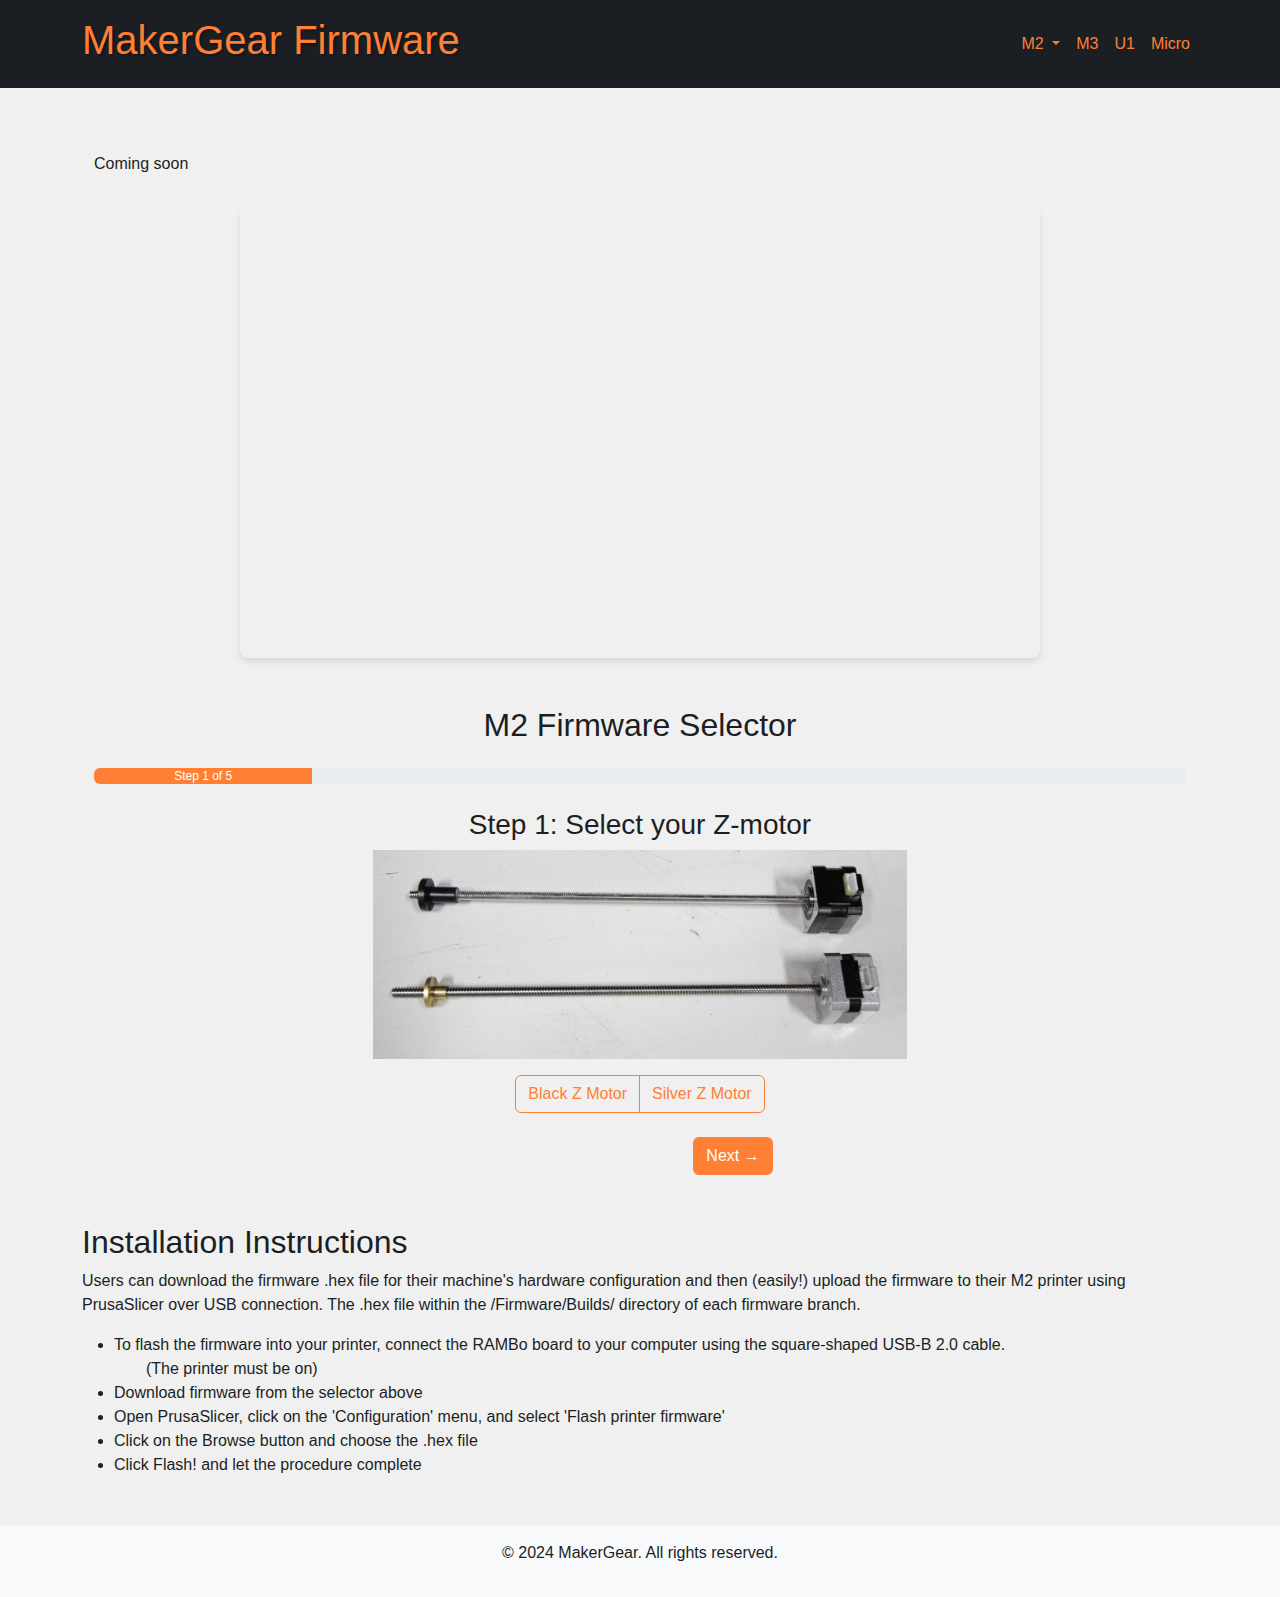
==== commit 1dafd5bb: "added installation instructions" ====
--- a/index.html
+++ b/index.html
@@ -80,9 +80,9 @@
       </ul>
     </div>
   </div>
-
+    
     <main class="container my-5">
-  
+      <p class="container py-3 justify-content-center">Coming soon</p>
       <div class="video-guide-container d-flex justify-content-center align-items-center mb-5">
         <div class="video-guide" style="max-width: 800px; height: 450px; background-color: #f0f0f0; display: flex; justify-content: center; align-items: center;">
           <iframe width="100%" height="100%" src="https://www.youtube.com/embed/vCKDJlZKubA?si=mG_zw7VQBg6NedhX" frameborder="0" allow="accelerometer; autoplay; clipboard-write; encrypted-media; gyroscope; picture-in-picture" allowfullscreen></iframe>        </div>
@@ -191,7 +191,15 @@
 
         <section id="instructions" class="mb-5">
             <h2>Installation Instructions</h2>
-            <!-- Add step-by-step instructions -->
+            <p>Users can download the firmware .hex file for their machine's hardware configuration and then (easily!) upload the firmware to their M2 printer using PrusaSlicer over USB connection. The .hex file within the /Firmware/Builds/ directory of each firmware branch.</p>
+            <ul>
+              <li>To flash the firmware into your printer, connect the RAMBo board to your computer using the square-shaped USB-B 2.0 cable.</li>
+                <ul>(The printer must be on)</ul>
+              <li>Download firmware from the selector above</li>
+              <li>Open PrusaSlicer, click on the 'Configuration' menu, and select 'Flash printer firmware'</li>
+              <li>Click on the Browse button and choose the .hex file</li>
+              <li>Click Flash! and let the procedure complete</li>
+            </ul>
         </section>
     </main>
 
--- a/assets/css/stylesheet.css
+++ b/assets/css/stylesheet.css
@@ -1,7 +1,8 @@
-/* Custom Bootstrap Stylesheet */
-
-/* Override Bootstrap's default colors */
+/* MakerGear Custom Stylesheet */
+
+/* ===== Custom Color Variables ===== */
 :root {
+  /* Bootstrap color overrides */
   --primary: #ff7f35;
   --secondary: #6c757d;
   --success: #28a745;
@@ -10,39 +11,167 @@
   --danger: #dc3545;
   --light: #f8f9fa;
   --dark: #1b1f23;
-}
-
-/* Custom colors for MakerGear */
-:root {
+
+  /* MakerGear specific colors */
   --makergear-orange: #ff7f35;
   --makergear-dark: #1b1f23;
   --makergear-light: #f0f0f0;
 }
 
-.makergear-orange-text {
-  color: var(--makergear-orange);
-}
-
-/* Body styles */
+/* ===== Global Styles ===== */
 body {
   background-color: var(--makergear-light);
   color: var(--makergear-dark);
   font-family: 'Arial', sans-serif;
 }
 
-/* Header styles */
+.makergear-orange-text {
+  color: var(--makergear-orange);
+}
+
+/* ===== Header Styles ===== */
 .bg-dark {
   background-color: var(--makergear-dark) !important;
 }
 
-/* Ensure the title stands out against the dark background */
 .bg-dark .makergear-orange-text {
-  text-shadow: 1px 1px 2px rgba(0, 0, 0, 0.5);
-}
-
-/* Video Guide styles */
+  text-shadow: 2px 2px 2px rgba(0, 0, 0, 0.3);
+}
+
+/* ===== Navigation Styles ===== */
+.navbar-nav .nav-link {
+  color: var(--makergear-orange);
+}
+
+.navbar-nav .nav-link:hover {
+  color: var(--makergear-orange);
+}
+
+.dropdown-menu {
+  background-color: var(--makergear-dark);
+  border-color: var(--makergear-orange);
+}
+
+.dropdown-item {
+  color: var(--makergear-light);
+}
+
+.dropdown-item:hover {
+  background-color: var(--makergear-orange);
+  color: var(--makergear-dark);
+}
+
+/* Scroll Navigation */
+.scroll-nav {
+  position: fixed;
+  top: 20px;
+  right: 20px;
+  z-index: 1000;
+  display: none;
+}
+
+.scroll-nav .btn {
+  background-color: var(--makergear-orange);
+  border-color: var(--makergear-orange);
+  width: 60px;  /* Increased button size */
+  height: 60px;  /* Increased button size */
+  border-radius: 50%;  /* Makes the button circular */
+  display: flex;
+  justify-content: center;
+  align-items: center;
+  padding: 0;  /* Remove default padding */
+}
+
+.scroll-nav .btn:hover {
+  background-color: var(--makergear-dark);
+  border-color: var(--makergear-orange);
+}
+
+/* Hamburger Icon test */
+.scroll-nav .btn i {
+  font-size: 30px;
+  color: white;
+}
+
+/* Off-canvas Navigation */
+.offcanvas {
+  background-color: var(--makergear-dark);
+  color: var(--makergear-light);
+  width: 50%;
+}
+
+/* Backdrop Opacity */
+.offcanvas-backdrop.show {
+  opacity: 0.2; /* Change the opacity to 0.2 */
+}
+
+.offcanvas .btn-close {
+  filter: invert(1) grayscale(100%) brightness(200%);
+}
+
+/* Offcanvas Text Color */
+.offcanvas-body .nav-link,
+.offcanvas-header .offcanvas-title {
+  color: var(--makergear-orange); /* Change text color to makergear-orange */
+}
+
+/* Dropdown items in offcanvas */
+.offcanvas-body .dropdown-item {
+  color: var(--makergear-orange);
+}
+
+/* Hover state for nav links and dropdown items */
+.offcanvas-body .nav-link:hover,
+.offcanvas-body .dropdown-item:hover {
+  color: var(--makergear-dark);
+  background-color: var(--makergear-light);
+}
+
+/* Sidebar Navigation */
+.sidebar {
+  height: 100%;
+  width: 0;
+  position: fixed;
+  z-index: 1;
+  top: 0;
+  left: 0;
+  background-color: var(--makergear-dark);
+  overflow-x: hidden;
+  transition: 0.5s;
+  padding-top: 60px;
+}
+
+.sidebar a {
+  padding: 8px 8px 8px 32px;
+  text-decoration: none;
+  font-size: 25px;
+  color: var(--makergear-light);
+  display: block;
+  transition: 0.3s;
+}
+
+.sidebar a:hover {
+  color: var(--makergear-orange);
+}
+
+.sidebar .closebtn {
+  position: absolute;
+  top: 0;
+  right: 25px;
+  font-size: 36px;
+  margin-left: 50px;
+}
+
+#main {
+  transition: margin-left .5s;
+  padding: 16px;
+}
+
+/* ===== Component Styles ===== */
+/* Video Guide */
 .video-guide-container {
   width: 100%;
+  height: 40%;
 }
 
 .video-guide {
@@ -65,12 +194,7 @@
 }
 
 .selector-step .btn-outline-primary:hover,
-.selector-step .btn-outline-primary:focus {
-  color: #ffffff !important;
-  background-color: #ff7f35 !important;
-  border-color: #ff7f35 !important;
-}
-
+.selector-step .btn-outline-primary:focus,
 .selector-step .btn-outline-primary:active,
 .selector-step .btn-outline-primary.active,
 .selector-step .btn-outline-primary.show {
@@ -92,18 +216,39 @@
   border-color: #e66a20 !important;
 }
 
-/* Progress bar */
+/* Progress Bar */
 .progress-bar {
   background-color: #ff7f35 !important;
 }
 
-/* Override Bootstrap's focus styles */
+/* Cards */
+.card {
+  border-color: var(--makergear-orange);
+}
+
+.card-header {
+  background-color: var(--makergear-orange);
+  color: white;
+}
+
+/* Image Zoom */
+.img-fluid {
+  transition: transform 0.3s ease-in-out;
+  cursor: pointer;
+}
+
+.img-fluid:hover {
+  transform: scale(1.05);
+}
+
+/* ===== Utility Classes ===== */
+/* Focus Styles */
 .selector-step .btn-check:focus + .btn-outline-primary, 
 .selector-step .btn-outline-primary:focus {
   box-shadow: 0 0 0 0.25rem rgba(255, 127, 53, 0.5) !important;
 }
 
-/* Override Bootstrap's active styles */
+/* Active Styles */
 .selector-step .btn-check:checked + .btn-outline-primary, 
 .selector-step .btn-check:active + .btn-outline-primary, 
 .selector-step .btn-outline-primary:active, 
@@ -114,34 +259,16 @@
   border-color: #ff7f35 !important;
 }
 
-/* Card styles */
-.card {
-  border-color: var(--makergear-orange);
-}
-
-.card-header {
-  background-color: var(--makergear-orange);
-  color: white;
-}
-
-/* Mobile responsiveness */
+/* ===== Media Queries ===== */
 @media (max-width: 768px) {
   .container {
     padding-left: 15px;
     padding-right: 15px;
   }
 
-  h1 {
-    font-size: 2rem;
-  }
-
-  h2 {
-    font-size: 1.5rem;
-  }
-
-  h3 {
-    font-size: 1.25rem;
-  }
+  h1 { font-size: 2rem; }
+  h2 { font-size: 1.5rem; }
+  h3 { font-size: 1.25rem; }
 
   .btn-group {
     display: flex;
@@ -157,57 +284,7 @@
   }
 }
 
-/* Image zoom styles */
-.img-fluid {
-  transition: transform 0.3s ease-in-out;
-  cursor: pointer;
-}
-
-.img-fluid:hover {
-  transform: scale(1.05);
-}
-
-/* Sidebar styles */
-.sidebar {
-  height: 100%;
-  width: 0;
-  position: fixed;
-  z-index: 1;
-  top: 0;
-  left: 0;
-  background-color: var(--makergear-dark);
-  overflow-x: hidden;
-  transition: 0.5s;
-  padding-top: 60px;
-}
-
-.sidebar a {
-  padding: 8px 8px 8px 32px;
-  text-decoration: none;
-  font-size: 25px;
-  color: var(--makergear-light);
-  display: block;
-  transition: 0.3s;
-}
-
-.sidebar a:hover {
-  color: var(--makergear-orange);
-}
-
-.sidebar .closebtn {
-  position: absolute;
-  top: 0;
-  right: 25px;
-  font-size: 36px;
-  margin-left: 50px;
-}
-
-#main {
-  transition: margin-left .5s;
-  padding: 16px;
-}
-
 @media screen and (max-height: 450px) {
-  .sidebar {padding-top: 15px;}
-  .sidebar a {font-size: 18px;}
-}
+  .sidebar { padding-top: 15px; }
+  .sidebar a { font-size: 18px; }
+}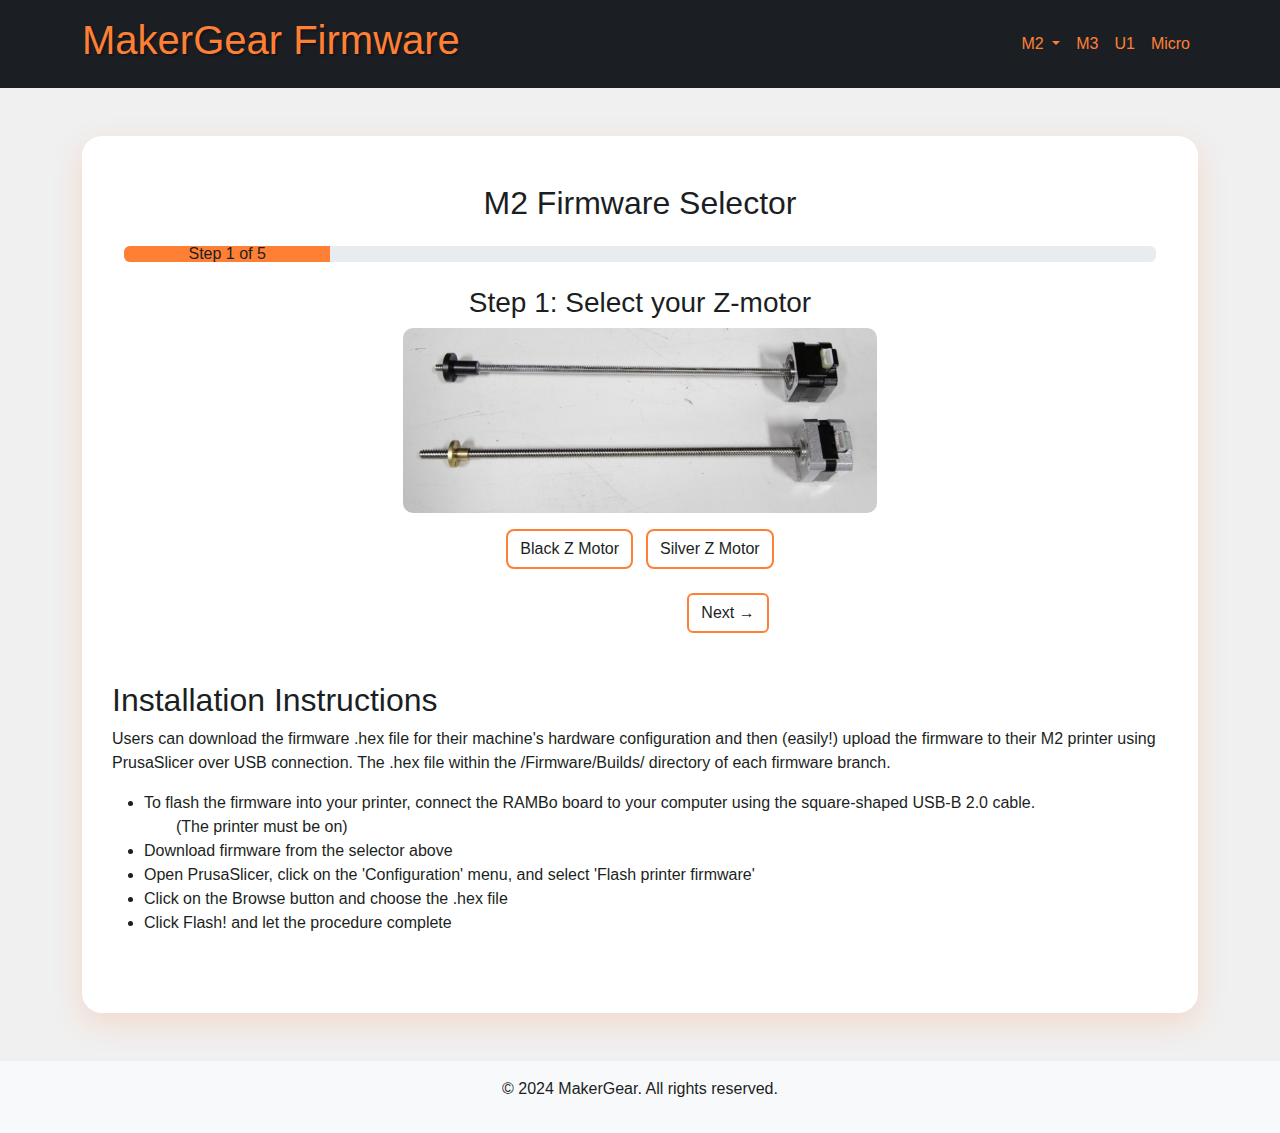
==== commit 4ed468a3: "firmware selector update" ====
--- a/index.html
+++ b/index.html
@@ -4,8 +4,8 @@
     <meta charset="UTF-8">
     <meta name="viewport" content="width=device-width, initial-scale=1.0">
     <title>MakerGear Firmware</title>
-    <link href="/assets/css/bootstrap.min.css" rel="stylesheet">
-    <link href="/assets/css/stylesheet.css" rel="stylesheet">
+    <link href="assets/css/bootstrap.min.css" rel="stylesheet">
+    <link href="assets/css/stylesheet.css" rel="stylesheet">
     <link href="https://cdnjs.cloudflare.com/ajax/libs/font-awesome/5.15.3/css/all.min.css" rel="stylesheet">
 </head>
 <body>
@@ -82,11 +82,13 @@
   </div>
     
     <main class="container my-5">
-      <p class="container py-3 justify-content-center">Coming soon</p>
+      <div class="firmware-selector-container">
+      
+      <!-- <div class="col align-self-center">Coming soon</div>
       <div class="video-guide-container d-flex justify-content-center align-items-center mb-5">
         <div class="video-guide" style="max-width: 800px; height: 450px; background-color: #f0f0f0; display: flex; justify-content: center; align-items: center;">
           <iframe width="100%" height="100%" src="https://www.youtube.com/embed/vCKDJlZKubA?si=mG_zw7VQBg6NedhX" frameborder="0" allow="accelerometer; autoplay; clipboard-write; encrypted-media; gyroscope; picture-in-picture" allowfullscreen></iframe>        </div>
-      </div>
+      </div> -->
       
         <div id="firmware-selector" class="section mb-5">
           <div class="container mt-5">
@@ -103,7 +105,7 @@
                 <h3 class="text-center">Step 1: Select your Z-motor</h3>
                 <div class="row justify-content-center">
                   <div class="col-md-6 text-center">
-                    <img src="/assets/images/z_motor_comparison.jpg" class="img-fluid mb-3" data-zoomed="/assets/images/z_motor_comparison.jpg" alt="Z-motor comparison">
+                    <img src="assets/images/z_motor_comparison.jpg" class="img-fluid mb-3" data-zoomed="assets/images/z_motor_comparison.jpg" alt="Z-motor comparison">
                     <div class="btn-group" role="group" aria-label="Z-motor selection">
                       <button type="button" class="btn btn-outline-primary" data-value="black">Black Z Motor</button>
                       <button type="button" class="btn btn-outline-primary" data-value="silver">Silver Z Motor</button>
@@ -113,44 +115,46 @@
               </div>
         
               <div id="step-2" class="selector-step" style="display: none;">
-                <h3 class="text-center">Step 2: Confirm Power Supply</h3>
-                <div class="row justify-content-center">
-                  <div class="col-md-6 text-center">
-                    <img src="/assets/images/24v_power_supply.jpg" class="img-fluid mb-3" data-zoomed="/assets/images/24v_power_supply_lg.jpg" alt="24V Power Supply">
-                    <p>24V Power Supply</p>
-                    <p>If you have a 19V supply, please contact <a href="mailto:support@makergear.com">support@makergear.com</a></p>
-                    <button type="button" class="btn btn-outline-primary" data-value="24v">Confirm 24V</button>
+                <h3 class="text-center">Select your Power Supply</h3>
+                <div class="row justify-content-center">
+                  <div class="col-md-5 text-center">
+                    <img src="assets/images/12and19volt_M2_power_supply-removebg-preview.png" class="img-fluid mb-3" data-zoomed="assets/images/12and19volt_M2_power_supply-removebg-preview.png" alt="19V Power Supply">
+                    <button type="button" class="btn btn-outline-primary" data-value="19v">12v and 19v</button>
+                  </div>
+                  <div class="col-md-5 text-center">
+                    <img src="assets/images/24v_power_supply.jpg" class="img-fluid mb-3" data-zoomed="assets/images/24v_power_supply_lg.jpg" alt="24V Power Supply">
+                    <button type="button" class="btn btn-outline-primary" data-value="24v">24volt (single unit)</button>
                   </div>
                 </div>
               </div>
         
               <div id="step-3" class="selector-step" style="display: none;">
-                <h3 class="text-center">Step 3: Select Z-endstop position</h3>
-                <div class="row justify-content-center">
-                  <div class="col-md-5 text-center">
-                    <img src="/assets/images/z_max.jpg" class="img-fluid mb-3" data-zoomed="/assets/images/z_max_lg.jpg" alt="Z max (bottom)">
+                <h3 class="text-center">Select your Z-endstop position</h3>
+                <div class="row justify-content-center">
+                  <div class="col-md-5 text-center">
+                    <img src="assets/images/z_max.jpg" class="img-fluid mb-3" data-zoomed="assets/images/z_max_lg.jpg" alt="Z max (bottom)">
                     <button type="button" class="btn btn-outline-primary" data-value="zmax">Zmax (bottom)</button>
                   </div>
                   <div class="col-md-5 text-center">
-                    <img src="/assets/images/z_min.jpg" class="img-fluid mb-3" data-zoomed="/assets/images/zmin_lg.jpg" alt="Z min (top)">
+                    <img src="assets/images/z_min.jpg" class="img-fluid mb-3" data-zoomed="assets/images/zmin_lg.jpg" alt="Z min (top)">
                     <button type="button" class="btn btn-outline-primary" data-value="zmin">Zmin (top)</button>
                   </div>
                 </div>
               </div>
         
               <div id="step-4" class="selector-step" style="display: none;">
-                <h3 class="text-center">Step 4: Select your Hotend</h3>
+                <h3 class="text-center">Select your Hotend</h3>
                 <div class="row justify-content-center">
                   <div class="col-md-4 text-center">
-                    <img src="/assets/images/v4_lg.jpg" class="img-fluid mb-3" data-zoomed="/assets/images/v4_lg.jpg" alt="V4 Hotend">
+                    <img src="assets/images/v4_lg.jpg" class="img-fluid mb-3" data-zoomed="assets/images/v4_lg.jpg" alt="V4 Hotend">
                     <button type="button" class="btn btn-outline-primary" data-value="v4">V4 Hotend</button>
                   </div>
                   <div class="col-md-4 text-center">
-                    <img src="/assets/images/v4_lg.jpg" class="img-fluid mb-3" data-zoomed="/assets/images/v4_lg.jpg" alt="V4 Hotend (Dual)">
+                    <img src="assets/images/v4_lg.jpg" class="img-fluid mb-3" data-zoomed="assets/images/v4_lg.jpg" alt="V4 Hotend (Dual)">
                     <button type="button" class="btn btn-outline-primary" data-value="v4dual">V4 Hotend (Dual)</button>
                   </div>
                   <div class="col-md-4 text-center">
-                    <img src="/assets/images/v3b_lg.jpg" class="img-fluid mb-3" data-zoomed="/assets/images/v3b_lg.jpg" alt="V3B Hotend">
+                    <img src="assets/images/v3b_lg.jpg" class="img-fluid mb-3" data-zoomed="assets/images/v3b_lg.jpg" alt="V3B Hotend">
                     <button type="button" class="btn btn-outline-primary" data-value="v3b">V3B Hotend</button>
                   </div>
                 </div>
@@ -160,18 +164,19 @@
                 <h3 class="text-center">Step 5: Select your LCD</h3>
                 <div class="row justify-content-center">
                   <div class="col-md-3 text-center">
+                    <img src="assets/images/sd_card.jpg" class="img-fluid mb-3" data-zoomed="assets/images/sd_card.jpg" alt="SD Card">
                     <button type="button" class="btn btn-outline-primary" data-value="none">No LCD</button>
                   </div>
                   <div class="col-md-3 text-center">
-                    <img src="/assets/images/viki_1.jpg" class="img-fluid mb-3" data-zoomed="/assets/images/viki_1.jpg" alt="Viki 1 LCD">
+                    <img src="assets/images/viki_1.jpg" class="img-fluid mb-3" data-zoomed="assets/images/viki_1.jpg" alt="Viki 1 LCD">
                     <button type="button" class="btn btn-outline-primary" data-value="viki1">Viki 1</button>
                   </div>
                   <div class="col-md-3 text-center">
-                    <img src="/assets/images/viki2.jpg" class="img-fluid mb-3" data-zoomed="/assets/images/viki2.jpg" alt="Viki 2 LCD">
+                    <img src="assets/images/viki2.jpg" class="img-fluid mb-3" data-zoomed="assets/images/viki2.jpg" alt="Viki 2 LCD">
                     <button type="button" class="btn btn-outline-primary" data-value="viki2">Viki 2</button>
                   </div>
                   <div class="col-md-3 text-center">
-                    <img src="/assets/images/geeetech.jpg" class="img-fluid mb-3" data-zoomed="/assets/images/Geeetech.jpg" alt="Geeetech LCD">
+                    <img src="assets/images/geeetech.jpg" class="img-fluid mb-3" data-zoomed="assets/images/Geeetech.jpg" alt="Geeetech LCD">
                     <button type="button" class="btn btn-outline-primary" data-value="geeetech">Geeetech</button>
                   </div>
                 </div>
@@ -201,6 +206,7 @@
               <li>Click Flash! and let the procedure complete</li>
             </ul>
         </section>
+      </div>
     </main>
 
     <footer class="bg-light py-3">
@@ -209,8 +215,8 @@
         </div>
     </footer>
 
-    <script src="/assets/js/bootstrap.min.js"></script>
-    <script src="/assets/js/bootstrap.bundle.min.js"></script>
-    <script src="/assets/js/firmware.js"></script>
+    <script src="assets/js/bootstrap.min.js"></script>
+    <script src="assets/js/bootstrap.bundle.min.js"></script>
+    <script src="assets/js/firmware.js"></script>
 </body>
 </html>--- a/assets/css/stylesheet.css
+++ b/assets/css/stylesheet.css
@@ -169,7 +169,7 @@
 
 /* ===== Component Styles ===== */
 /* Video Guide */
-.video-guide-container {
+/* .video-guide-container {
   width: 100%;
   height: 40%;
 }
@@ -184,13 +184,53 @@
   align-items: center;
   border-radius: 8px;
   box-shadow: 0 4px 6px rgba(0, 0, 0, 0.1);
+} */
+
+
+/* Firmware Selector Container */
+.firmware-selector-container {
+  background-color: #ffffff;
+  border-radius: 20px;
+  box-shadow: 0 10px 30px rgba(255, 127, 53, 0.2);
+  padding: 0px 30px 30px 30px;
+  margin: 40px auto;
+  max-width: 1280px;
+  overflow: hidden;
+}
+
+
+/* Images within the selector */
+.selector-step img {
+  max-height: 185px;
+  max-width: 100%;
+  object-fit: contain;
+  border-radius: 10px;
+  margin-bottom: 1rem;
+  transition: transform 0.3s ease;
+}
+
+.selector-step img:hover {
+  transform: scale(1.2);
+  border-width: 5px;
+  border-color: var(--makergear-dark)
 }
 
 /* Firmware Selector Buttons */
 .selector-step .btn-outline-primary {
-  color: #ff7f35 !important;
+  display: block;
+  margin: 0 auto;
+  color: var(--makergear-dark) !important;
   border-color: #ff7f35 !important;
+  border-width: 2px;
   background-color: transparent !important;
+}
+
+.selector-step .btn-group {
+  gap: 14px; /* Creates horizontal gap between buttons */
+}
+
+.selector-step .btn-group > .btn {
+  border-radius: 0.50rem !important; /* Ensure all corners are rounded */
 }
 
 .selector-step .btn-outline-primary:hover,
@@ -198,27 +238,44 @@
 .selector-step .btn-outline-primary:active,
 .selector-step .btn-outline-primary.active,
 .selector-step .btn-outline-primary.show {
-  color: #ffffff !important;
-  background-color: #ff7f35 !important;
-  border-color: #ff7f35 !important;
+  background-color: var(--makergear-orange) !important;
+  color: var(--makergear-dark) !important;
+  border-color: var(--makergear-orange) !important;
+  transform: scale(1.1);
+  transition: all 0.3s ease;
 }
 
 #prev-step,
 #next-step {
-  background-color: #ff7f35 !important;
-  border-color: #ff7f35 !important;
-  color: #ffffff !important;
+  background-color: transparent !important;
+  color: var(--makergear-dark) !important;
+  border-color: var(--makergear-orange) !important;
+  border-width: 2px;
+  width:auto;
+  transition: all 0.3s ease;
 }
 
 #prev-step:hover,
 #next-step:hover {
-  background-color: #e66a20 !important;
-  border-color: #e66a20 !important;
+  background-color: var(--makergear-orange) !important;
+  color: var(--makergear-dark) !important;
+  border-color: var(--makergear-orange) !important;
+  transform: scale(1.1);
+  transition: all 0.3s ease;
+}
+
+/* Ensure the "No LCD" button fills its column width */
+#step-5 .img-fluid {
+  width: 100%; /* Make the button fill the width of its column */
+
 }
 
 /* Progress Bar */
 .progress-bar {
   background-color: #ff7f35 !important;
+  color: var(--makergear-dark) !important;
+  font-size: medium;
+  text-align: center;
 }
 
 /* Cards */
@@ -238,16 +295,10 @@
 }
 
 .img-fluid:hover {
-  transform: scale(1.05);
+  transform: scale(1.1);
 }
 
 /* ===== Utility Classes ===== */
-/* Focus Styles */
-.selector-step .btn-check:focus + .btn-outline-primary, 
-.selector-step .btn-outline-primary:focus {
-  box-shadow: 0 0 0 0.25rem rgba(255, 127, 53, 0.5) !important;
-}
-
 /* Active Styles */
 .selector-step .btn-check:checked + .btn-outline-primary, 
 .selector-step .btn-check:active + .btn-outline-primary, 
@@ -270,6 +321,18 @@
   h2 { font-size: 1.5rem; }
   h3 { font-size: 1.25rem; }
 
+  .firmware-selector-container {
+    padding: 20px;
+  }
+  
+  .selector-step {
+    padding: 15px;
+  }
+  
+  .selector-step img {
+    max-height: 150px;
+  }
+
   .btn-group {
     display: flex;
     flex-direction: column;
@@ -281,6 +344,10 @@
 
   .col-md-3, .col-md-4, .col-md-5, .col-md-6 {
     margin-bottom: 20px;
+  }
+  #prev-step,
+  #next-step {
+    width: 125%;
   }
 }
 
